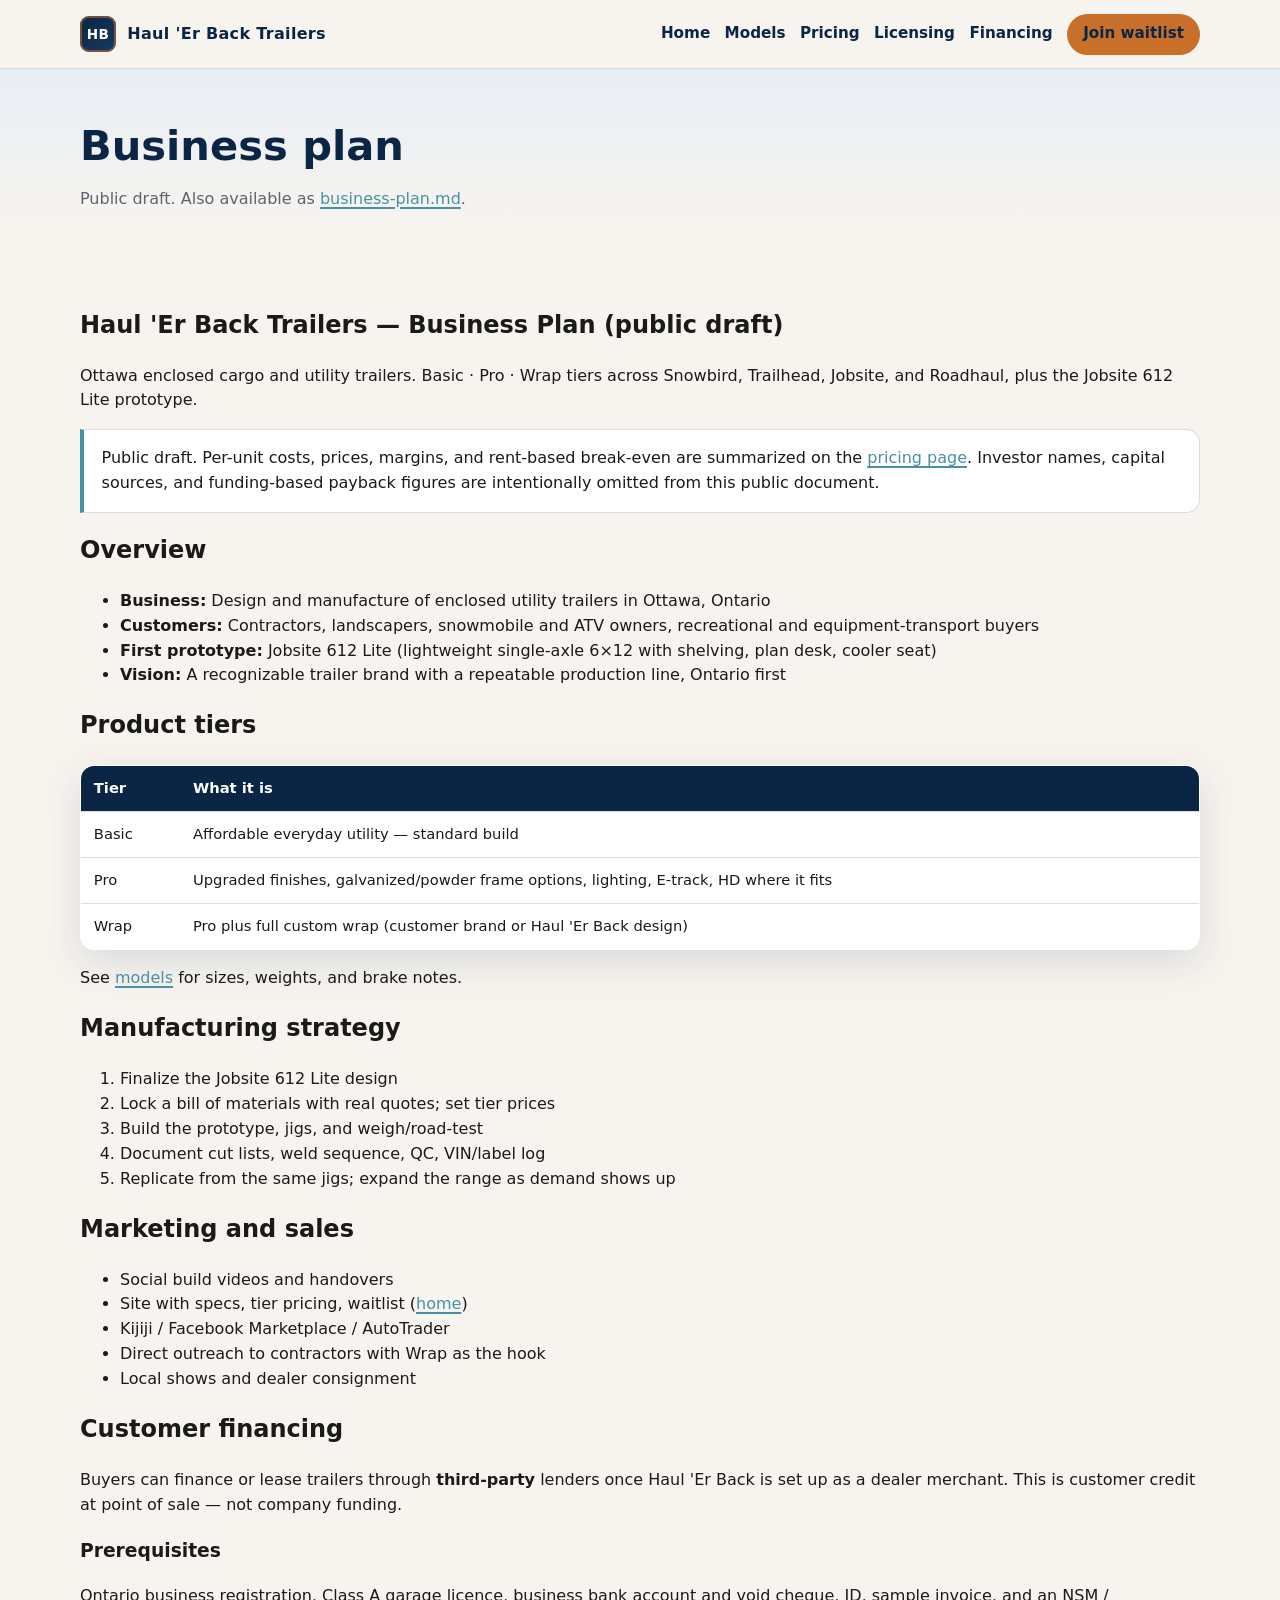
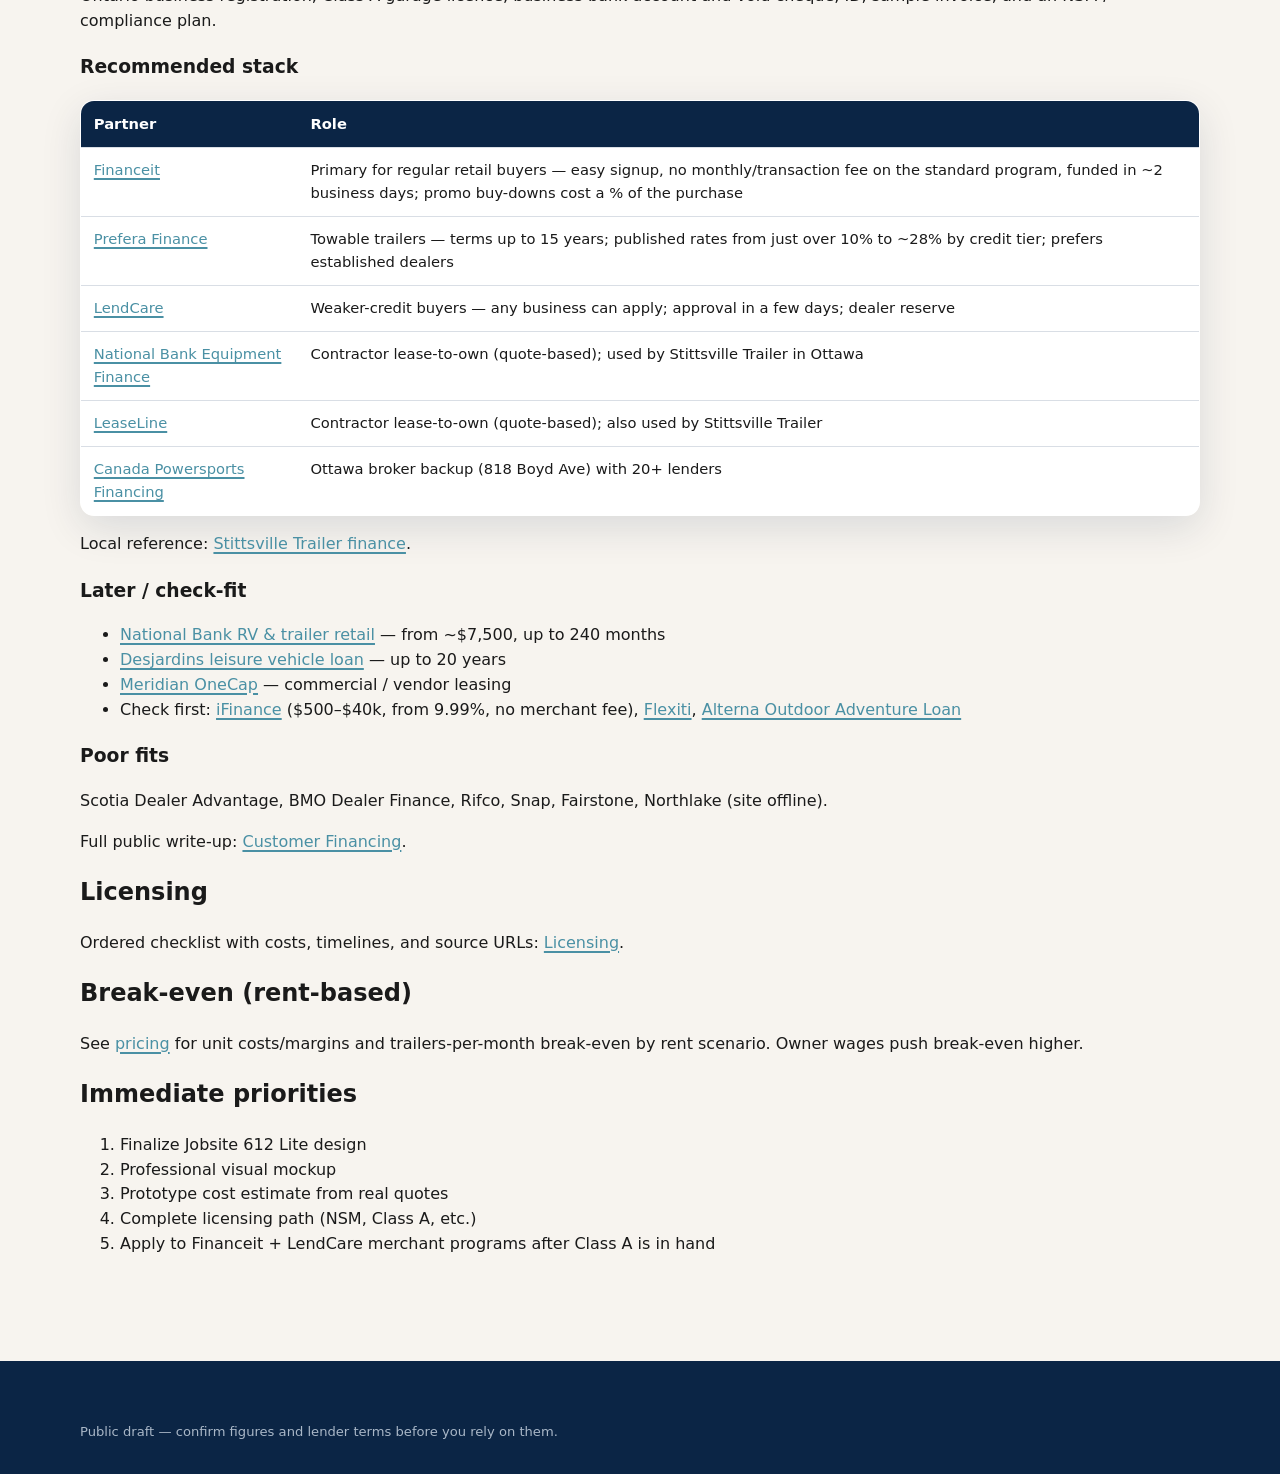
==== business-plan.html @ 8f78f71e "Add Customer Financing page and business plan Financing section" ====
<!DOCTYPE html>
<html lang="en"><head>
<meta charset="utf-8"/><meta name="viewport" content="width=device-width,initial-scale=1"/>
<title>Business Plan · Haul 'Er Back Trailers</title>
<meta name="description" content="Public draft business plan for Haul 'Er Back Trailers including customer financing stack."/>
<link rel="stylesheet" href="css/site.css"/>
</head><body>
<a class="skip" href="#main">Skip to content</a>
<header class="site-header"><div class="wrap nav">
<a class="brand" href="index.html"><span class="brand-mark">HB</span><span>Haul 'Er Back Trailers</span></a>
<nav class="nav-links" aria-label="Primary">
<a href="index.html">Home</a>
<a class="hide-sm" href="models.html">Models</a>
<a class="hide-sm" href="pricing.html">Pricing</a>
<a href="licensing.html">Licensing</a>
<a href="financing.html">Financing</a>
<a class="btn btn-primary btn-sm" href="index.html#waitlist">Join waitlist</a>
</nav></div></header>
<main id="main"><div class="page-hero"><div class="wrap"><h1>Business plan</h1><p>Public draft. Also available as <a href="business-plan.md">business-plan.md</a>.</p></div></div>
<section><div class="wrap"><h1>Haul &#x27;Er Back Trailers — Business Plan (public draft)</h1>
<p>Ottawa enclosed cargo and utility trailers. Basic · Pro · Wrap tiers across Snowbird, Trailhead, Jobsite, and Roadhaul, plus the Jobsite 612 Lite prototype.</p>
<div class="callout info">Public draft. Per-unit costs, prices, margins, and rent-based break-even are summarized on the <a href="pricing.html">pricing page</a>. Investor names, capital sources, and funding-based payback figures are intentionally omitted from this public document.</div>
<h2 class="mt">Overview</h2>
<ul><li><strong>Business:</strong> Design and manufacture of enclosed utility trailers in Ottawa, Ontario</li><li><strong>Customers:</strong> Contractors, landscapers, snowmobile and ATV owners, recreational and equipment-transport buyers</li><li><strong>First prototype:</strong> Jobsite 612 Lite (lightweight single-axle 6×12 with shelving, plan desk, cooler seat)</li><li><strong>Vision:</strong> A recognizable trailer brand with a repeatable production line, Ontario first</li></ul>
<h2 class="mt">Product tiers</h2>
<div class="table-wrap mt"><table><thead><tr><th>Tier</th><th>What it is</th></tr></thead><tbody><tr><td>Basic</td><td>Affordable everyday utility — standard build</td></tr><tr><td>Pro</td><td>Upgraded finishes, galvanized/powder frame options, lighting, E-track, HD where it fits</td></tr><tr><td>Wrap</td><td>Pro plus full custom wrap (customer brand or Haul &#x27;Er Back design)</td></tr></tbody></table></div>
<p>See <a href="models.html">models</a> for sizes, weights, and brake notes.</p>
<h2 class="mt">Manufacturing strategy</h2>
<ol><li>Finalize the Jobsite 612 Lite design</li><li>Lock a bill of materials with real quotes; set tier prices</li><li>Build the prototype, jigs, and weigh/road-test</li><li>Document cut lists, weld sequence, QC, VIN/label log</li><li>Replicate from the same jigs; expand the range as demand shows up</li></ol>
<h2 class="mt">Marketing and sales</h2>
<ul><li>Social build videos and handovers</li><li>Site with specs, tier pricing, waitlist (<a href="index.html">home</a>)</li><li>Kijiji / Facebook Marketplace / AutoTrader</li><li>Direct outreach to contractors with Wrap as the hook</li><li>Local shows and dealer consignment</li></ul>
<h2 class="mt">Customer financing</h2>
<p>Buyers can finance or lease trailers through <strong>third-party</strong> lenders once Haul &#x27;Er Back is set up as a dealer merchant. This is customer credit at point of sale — not company funding.</p>
<h3>Prerequisites</h3>
<p>Ontario business registration, Class A garage licence, business bank account and void cheque, ID, sample invoice, and an NSM / compliance plan.</p>
<h3>Recommended stack</h3>
<div class="table-wrap mt"><table><thead><tr><th>Partner</th><th>Role</th></tr></thead><tbody><tr><td><a href="https://www.financeit.io/frequently-asked-questions/">Financeit</a></td><td>Primary for regular retail buyers — easy signup, no monthly/transaction fee on the standard program, funded in ~2 business days; promo buy-downs cost a % of the purchase</td></tr><tr><td><a href="https://preferafinance.com/dealers/">Prefera Finance</a></td><td>Towable trailers — terms up to 15 years; published rates from just over 10% to ~28% by credit tier; prefers established dealers</td></tr><tr><td><a href="https://www.lendcare.ca/en/businesses/recreational-vehicle-financing">LendCare</a></td><td>Weaker-credit buyers — any business can apply; approval in a few days; dealer reserve</td></tr><tr><td><a href="https://www.nbc.ca/en/business/financing/equipment-finance/dealers.html">National Bank Equipment Finance</a></td><td>Contractor lease-to-own (quote-based); used by Stittsville Trailer in Ottawa</td></tr><tr><td><a href="https://leaseline.com/why-lease/">LeaseLine</a></td><td>Contractor lease-to-own (quote-based); also used by Stittsville Trailer</td></tr><tr><td><a href="https://www.canadapowersportsfinancing.com/">Canada Powersports Financing</a></td><td>Ottawa broker backup (818 Boyd Ave) with 20+ lenders</td></tr></tbody></table></div>
<p>Local reference: <a href="https://www.stittsvilletrailer.com/finance/">Stittsville Trailer finance</a>.</p>
<h3>Later / check-fit</h3>
<ul><li><a href="https://www.nbc.ca/en/business/my-business/manufacturing/retail-industry.html">National Bank RV &amp; trailer retail</a> — from ~$7,500, up to 240 months</li><li><a href="https://www.desjardins.com/en/loans-credit/auto-other-vehicle-financing/recreational-vehicle-loan.html">Desjardins leisure vehicle loan</a> — up to 20 years</li><li><a href="https://www.meridianonecap.ca/leasing-financing">Meridian OneCap</a> — commercial / vendor leasing</li><li>Check first: <a href="https://ifinancecanada.com/offer-financing/">iFinance</a> ($500–$40k, from 9.99%, no merchant fee), <a href="https://www.flexiti.com/for-partners">Flexiti</a>, <a href="https://www.alterna.ca/en/personal/borrowing/loans">Alterna Outdoor Adventure Loan</a></li></ul>
<h3>Poor fits</h3>
<p>Scotia Dealer Advantage, BMO Dealer Finance, Rifco, Snap, Fairstone, Northlake (site offline).</p>
<p>Full public write-up: <a href="financing.html">Customer Financing</a>.</p>
<h2 class="mt">Licensing</h2>
<p>Ordered checklist with costs, timelines, and source URLs: <a href="licensing.html">Licensing</a>.</p>
<h2 class="mt">Break-even (rent-based)</h2>
<p>See <a href="pricing.html">pricing</a> for unit costs/margins and trailers-per-month break-even by rent scenario. Owner wages push break-even higher.</p>
<h2 class="mt">Immediate priorities</h2>
<ol><li>Finalize Jobsite 612 Lite design</li><li>Professional visual mockup</li><li>Prototype cost estimate from real quotes</li><li>Complete licensing path (NSM, Class A, etc.)</li><li>Apply to Financeit + LendCare merchant programs after Class A is in hand</li></ol></div></section></main>
<footer class="footer"><div class="wrap fine">Public draft — confirm figures and lender terms before you rely on them.</div></footer>
</body></html>
---- css/site.css ----
:root{
  --navy:#0B2545;--navy-2:#163A5F;--copper:#C8702A;--copper-2:#A85A1F;--teal:#4A90A4;
  --cream:#F7F4EF;--ink:#1A1A1A;--muted:#5B6570;--line:#D9DEE5;--white:#fff;
  --ok:#1F7A4D;--warn:#9A6B00;--shadow:0 12px 40px rgba(11,37,69,.12);--radius:14px;--max:1120px;
  --font:ui-sans-serif,system-ui,-apple-system,"Segoe UI",Roboto,Helvetica,Arial,sans-serif;
}
*{box-sizing:border-box}html{scroll-behavior:smooth}
body{margin:0;font-family:var(--font);color:var(--ink);background:var(--cream);line-height:1.55}
img{max-width:100%;display:block;height:auto}
a{color:var(--teal);text-decoration-thickness:1.5px;text-underline-offset:3px}a:hover{color:var(--copper)}
.wrap{width:min(100% - 2rem,var(--max));margin-inline:auto}
.skip{position:absolute;left:-999px}.skip:focus{left:1rem;top:1rem;z-index:99;background:#fff;padding:.5rem 1rem}
.site-header{position:sticky;top:0;z-index:50;background:rgba(247,244,239,.92);backdrop-filter:blur(10px);border-bottom:1px solid var(--line)}
.nav{display:flex;align-items:center;justify-content:space-between;gap:1rem;padding:.85rem 0}
.brand{display:flex;align-items:center;gap:.7rem;color:var(--navy);text-decoration:none;font-weight:800;letter-spacing:.02em}
.brand-mark{width:36px;height:36px;border-radius:9px;background:linear-gradient(145deg,var(--navy),var(--navy-2));display:grid;place-items:center;color:#fff;font-size:.85rem;box-shadow:inset 0 0 0 2px rgba(200,112,42,.55)}
.nav-links{display:flex;flex-wrap:wrap;gap:.35rem .9rem;align-items:center;justify-content:flex-end}
.nav-links a{color:var(--navy);text-decoration:none;font-weight:600;font-size:.95rem}
.nav-links a:hover,.nav-links a[aria-current="page"]{color:var(--copper)}
.btn{display:inline-flex;align-items:center;justify-content:center;gap:.4rem;border:0;border-radius:999px;padding:.8rem 1.25rem;font-weight:700;cursor:pointer;text-decoration:none;transition:.15s ease}
.btn-primary{background:var(--copper);color:#fff}.btn-primary:hover{background:var(--copper-2);color:#fff}
.btn-ghost{background:transparent;color:var(--navy);border:1.5px solid var(--navy)}.btn-ghost:hover{background:var(--navy);color:#fff}
.btn-sm{padding:.55rem 1rem;font-size:.9rem}
.hero{position:relative;color:#fff;background:var(--navy);overflow:hidden}
.hero-media{position:absolute;inset:0}.hero-media img{width:100%;height:100%;object-fit:cover;opacity:.45}
.hero-media::after{content:"";position:absolute;inset:0;background:linear-gradient(100deg,rgba(11,37,69,.92) 18%,rgba(11,37,69,.55) 62%,rgba(11,37,69,.35))}
.hero-content{position:relative;padding:5.5rem 0 4.5rem}
.eyebrow{display:inline-block;font-size:.8rem;font-weight:700;letter-spacing:.12em;text-transform:uppercase;color:#F0C9A4;margin-bottom:.8rem}
.hero h1{font-size:clamp(2.1rem,5vw,3.4rem);line-height:1.08;margin:0 0 1rem;max-width:14ch}
.hero p.lead{font-size:1.15rem;max-width:42ch;color:#E8EEF5;margin:0 0 1.6rem}
.hero-cta{display:flex;flex-wrap:wrap;gap:.75rem}
section{padding:3.5rem 0}
.section-head{margin-bottom:1.6rem}
.section-head h2{margin:0 0 .4rem;font-size:clamp(1.6rem,3vw,2.2rem);color:var(--navy)}
.section-head p{margin:0;color:var(--muted);max-width:60ch}
.grid{display:grid;gap:1.1rem}
.grid-2{grid-template-columns:repeat(2,minmax(0,1fr))}
.grid-3{grid-template-columns:repeat(3,minmax(0,1fr))}
.grid-4{grid-template-columns:repeat(4,minmax(0,1fr))}
@media (max-width:900px){.grid-3,.grid-4{grid-template-columns:repeat(2,minmax(0,1fr))}.grid-2{grid-template-columns:1fr}}
@media (max-width:560px){.grid-3,.grid-4{grid-template-columns:1fr}.nav-links .hide-sm{display:none}}
.card{background:#fff;border:1px solid var(--line);border-radius:var(--radius);overflow:hidden;box-shadow:var(--shadow)}
.card-body{padding:1.15rem 1.2rem 1.35rem}
.card h3{margin:.15rem 0 .4rem;color:var(--navy);font-size:1.15rem}
.card p{margin:0;color:var(--muted);font-size:.95rem}
.card .meta{display:flex;flex-wrap:wrap;gap:.4rem;margin-top:.9rem}
.pill{display:inline-flex;align-items:center;border-radius:999px;padding:.25rem .65rem;font-size:.78rem;font-weight:700;background:#EEF3F7;color:var(--navy)}
.pill.ok{background:#E5F5EC;color:var(--ok)}.pill.warn{background:#FFF4D6;color:var(--warn)}
.card img{aspect-ratio:16/10;object-fit:cover;width:100%}
.panel{background:#fff;border:1px solid var(--line);border-radius:var(--radius);padding:1.25rem;box-shadow:var(--shadow)}
.tiers{display:grid;grid-template-columns:repeat(3,1fr);gap:1rem}
@media (max-width:800px){.tiers{grid-template-columns:1fr}}
.tier{padding:1.3rem;border-radius:var(--radius);border:1px solid var(--line);background:#fff}
.tier.featured{border-color:var(--copper);box-shadow:0 0 0 2px rgba(200,112,42,.18)}
.tier h3{margin:0 0 .35rem;color:var(--navy)}
.tier ul{margin:0;padding-left:1.1rem;color:var(--muted)}
table{width:100%;border-collapse:collapse;font-size:.92rem;background:#fff;border-radius:var(--radius);overflow:hidden;border:1px solid var(--line)}
th,td{padding:.7rem .8rem;border-bottom:1px solid var(--line);text-align:left;vertical-align:top}
th{background:var(--navy);color:#fff;font-weight:700}tr:last-child td{border-bottom:0}
.table-wrap{overflow-x:auto;border-radius:var(--radius);box-shadow:var(--shadow)}
.checklist{list-style:none;margin:0;padding:0;counter-reset:step}
.checklist li{position:relative;background:#fff;border:1px solid var(--line);border-radius:var(--radius);padding:1.1rem 1.1rem 1.1rem 3.4rem;margin-bottom:.8rem;box-shadow:var(--shadow)}
.checklist li::before{counter-increment:step;content:counter(step);position:absolute;left:1rem;top:1.1rem;width:1.7rem;height:1.7rem;border-radius:50%;background:var(--navy);color:#fff;display:grid;place-items:center;font-size:.85rem;font-weight:800}
.checklist h3{margin:0 0 .35rem;color:var(--navy);font-size:1.05rem}
.checklist .facts{display:flex;flex-wrap:wrap;gap:.5rem .9rem;margin:.55rem 0;font-size:.88rem}
.checklist .facts span{color:var(--muted)}.checklist .facts strong{color:var(--navy)}
.checklist .src{font-size:.85rem;margin-top:.35rem}
.callout{border-left:4px solid var(--copper);background:#fff;border-radius:0 var(--radius) var(--radius) 0;padding:1rem 1.1rem;margin:1rem 0;border:1px solid var(--line);border-left-width:4px}
.callout.info{border-left-color:var(--teal)}.callout strong{color:var(--navy)}
.form{display:grid;gap:.85rem}.form-row{display:grid;gap:.85rem;grid-template-columns:1fr 1fr}
@media (max-width:640px){.form-row{grid-template-columns:1fr}}
label{display:grid;gap:.35rem;font-weight:600;color:var(--navy);font-size:.92rem}
input,select,textarea{font:inherit;padding:.7rem .8rem;border:1.5px solid var(--line);border-radius:10px;background:#fff}
input:focus,select:focus,textarea:focus{outline:2px solid rgba(74,144,164,.35);border-color:var(--teal)}
.consent{display:flex;gap:.6rem;align-items:flex-start;font-weight:500;color:var(--muted);font-size:.9rem}
.consent input{margin-top:.25rem}
.faq details{background:#fff;border:1px solid var(--line);border-radius:12px;padding:.9rem 1rem;margin-bottom:.55rem}
.faq summary{cursor:pointer;font-weight:700;color:var(--navy)}.faq p{margin:.55rem 0 0;color:var(--muted)}
.footer{background:var(--navy);color:#D7E2EE;padding:2.4rem 0 2rem;margin-top:2rem}
.footer a{color:#F0C9A4}.footer-grid{display:grid;gap:1.2rem;grid-template-columns:2fr 1fr 1fr}
@media (max-width:700px){.footer-grid{grid-template-columns:1fr}}
.footer h4{margin:0 0 .5rem;color:#fff}.footer ul{list-style:none;margin:0;padding:0}.footer li{margin:.3rem 0}
.fine{font-size:.82rem;color:#A9B7C7;margin-top:1.4rem}
.page-hero{padding:2.8rem 0 1.2rem;background:linear-gradient(180deg,#E8EEF5,var(--cream))}
.page-hero h1{margin:0 0 .5rem;color:var(--navy);font-size:clamp(1.8rem,3.5vw,2.6rem)}
.page-hero p{margin:0;color:var(--muted);max-width:65ch}
.muted{color:var(--muted)}.center{text-align:center}.mt{margin-top:1.2rem}.mb{margin-bottom:1.2rem}
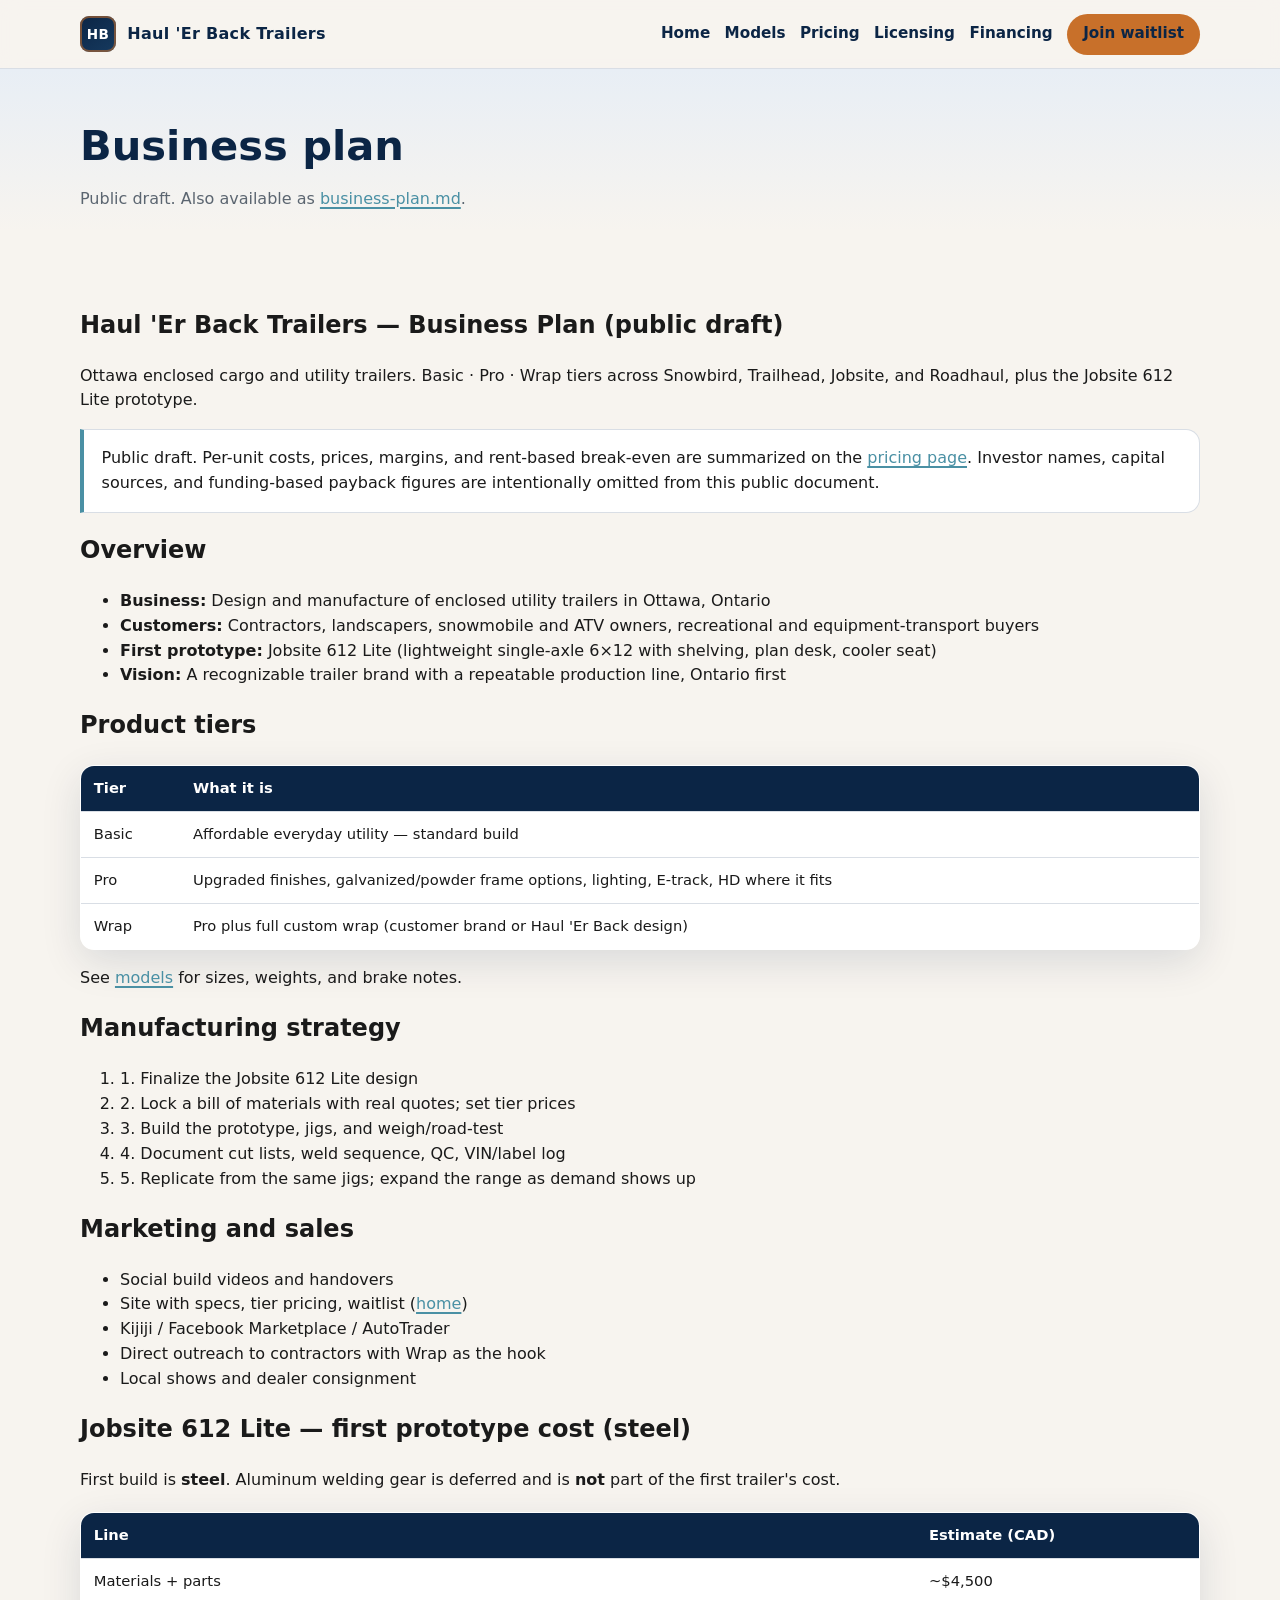
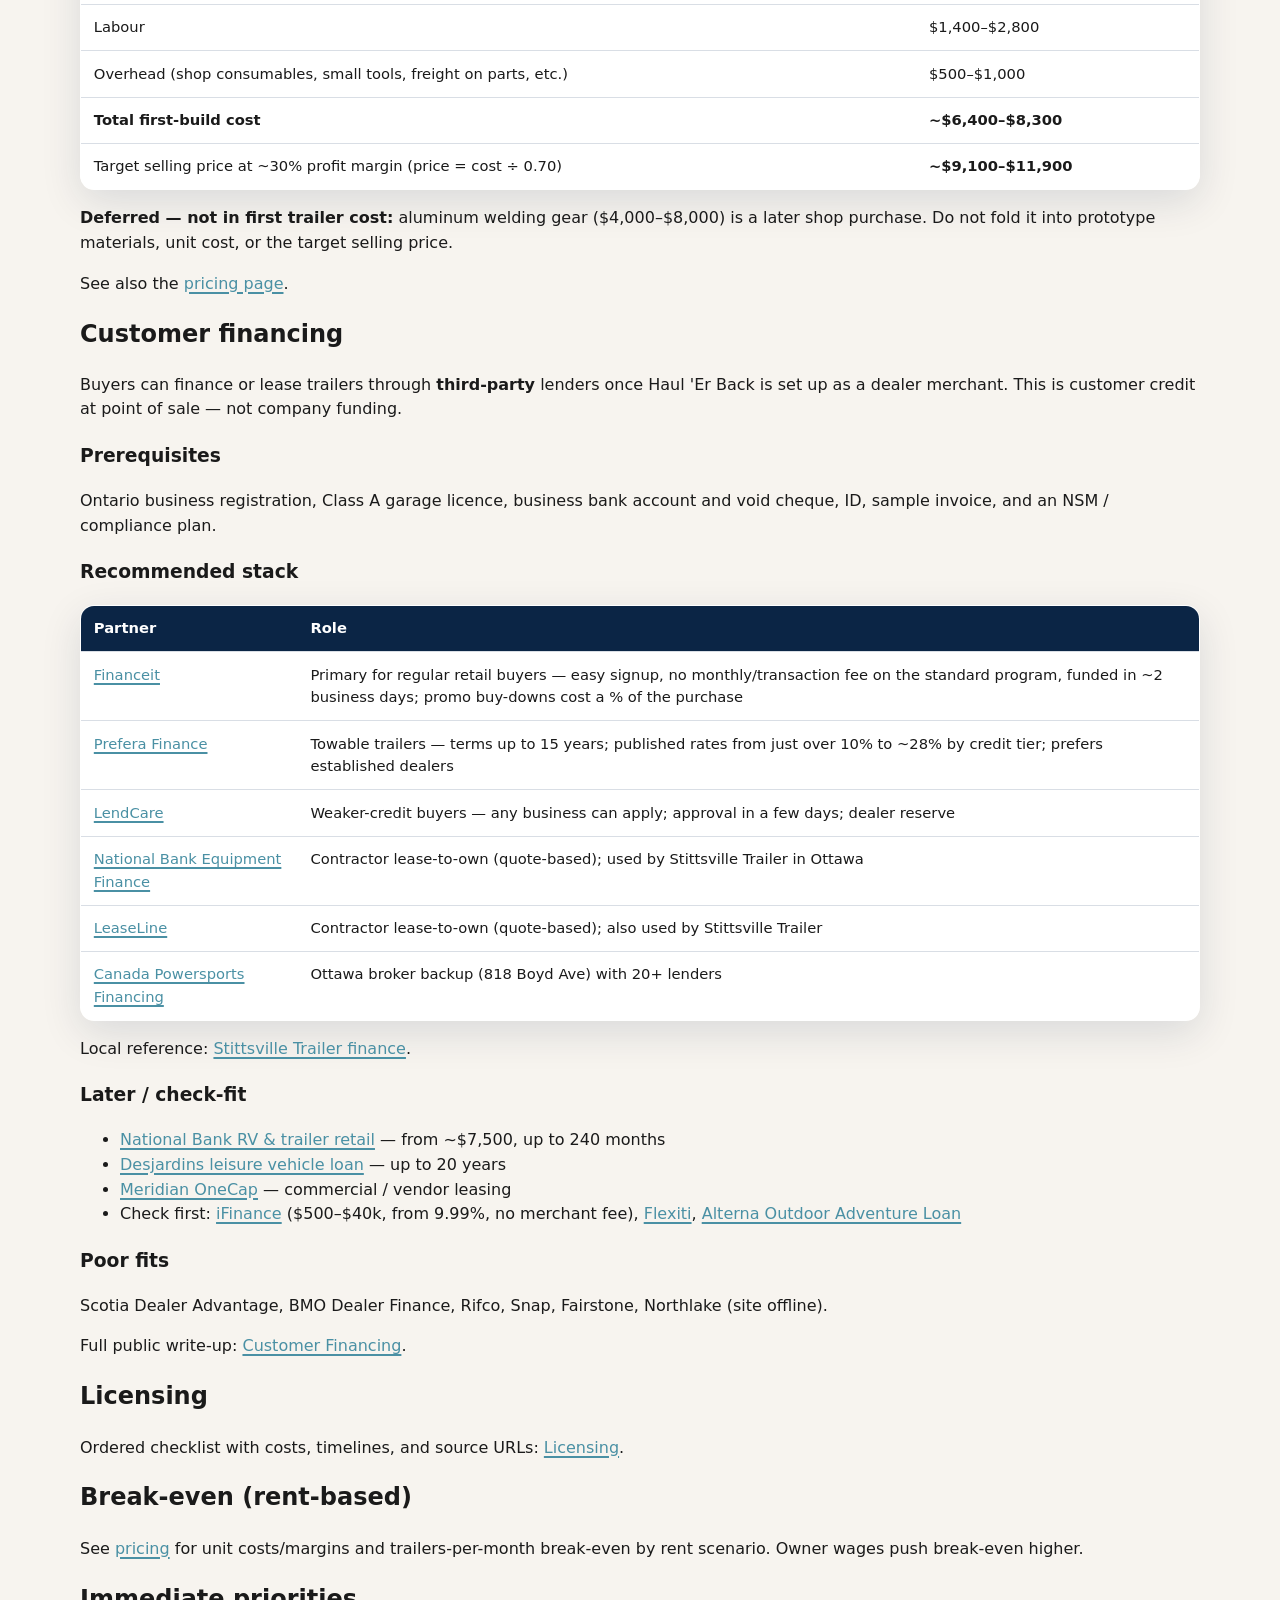
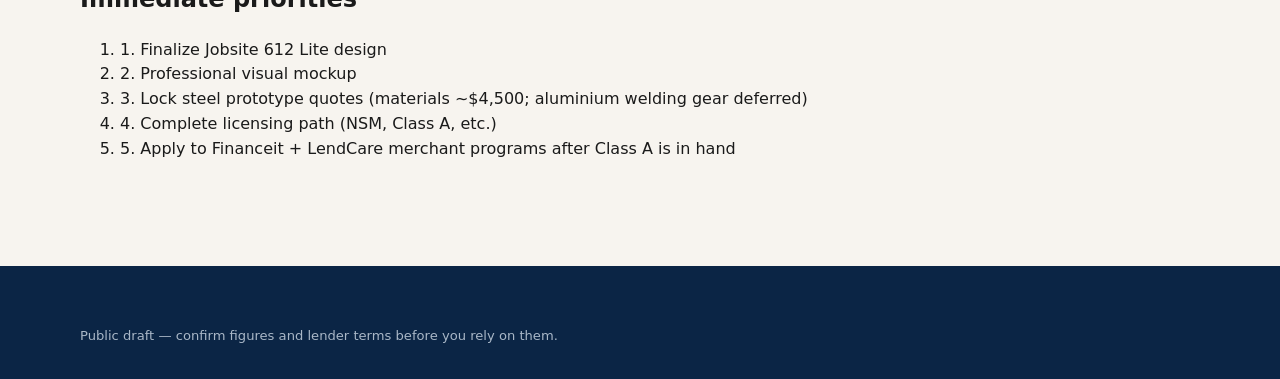
==== commit 3744de1c: "Update Jobsite 612 Lite steel prototype costs; retarget project site to github.io" ====
--- a/business-plan.html
+++ b/business-plan.html
@@ -2,7 +2,7 @@
 <html lang="en"><head>
 <meta charset="utf-8"/><meta name="viewport" content="width=device-width,initial-scale=1"/>
 <title>Business Plan · Haul 'Er Back Trailers</title>
-<meta name="description" content="Public draft business plan for Haul 'Er Back Trailers including customer financing stack."/>
+<meta name="description" content="Public draft business plan for Haul 'Er Back Trailers including customer financing stack and Jobsite 612 Lite steel prototype costs."/>
 <link rel="stylesheet" href="css/site.css"/>
 </head><body>
 <a class="skip" href="#main">Skip to content</a>
@@ -26,9 +26,14 @@
 <div class="table-wrap mt"><table><thead><tr><th>Tier</th><th>What it is</th></tr></thead><tbody><tr><td>Basic</td><td>Affordable everyday utility — standard build</td></tr><tr><td>Pro</td><td>Upgraded finishes, galvanized/powder frame options, lighting, E-track, HD where it fits</td></tr><tr><td>Wrap</td><td>Pro plus full custom wrap (customer brand or Haul &#x27;Er Back design)</td></tr></tbody></table></div>
 <p>See <a href="models.html">models</a> for sizes, weights, and brake notes.</p>
 <h2 class="mt">Manufacturing strategy</h2>
-<ol><li>Finalize the Jobsite 612 Lite design</li><li>Lock a bill of materials with real quotes; set tier prices</li><li>Build the prototype, jigs, and weigh/road-test</li><li>Document cut lists, weld sequence, QC, VIN/label log</li><li>Replicate from the same jigs; expand the range as demand shows up</li></ol>
+<ol><li>1. Finalize the Jobsite 612 Lite design</li><li>2. Lock a bill of materials with real quotes; set tier prices</li><li>3. Build the prototype, jigs, and weigh/road-test</li><li>4. Document cut lists, weld sequence, QC, VIN/label log</li><li>5. Replicate from the same jigs; expand the range as demand shows up</li></ol>
 <h2 class="mt">Marketing and sales</h2>
 <ul><li>Social build videos and handovers</li><li>Site with specs, tier pricing, waitlist (<a href="index.html">home</a>)</li><li>Kijiji / Facebook Marketplace / AutoTrader</li><li>Direct outreach to contractors with Wrap as the hook</li><li>Local shows and dealer consignment</li></ul>
+<h2 class="mt">Jobsite 612 Lite — first prototype cost (steel)</h2>
+<p>First build is <strong>steel</strong>. Aluminum welding gear is deferred and is <strong>not</strong> part of the first trailer&#x27;s cost.</p>
+<div class="table-wrap mt"><table><thead><tr><th>Line</th><th>Estimate (CAD)</th></tr></thead><tbody><tr><td>Materials + parts</td><td>~$4,500</td></tr><tr><td>Labour</td><td>$1,400–$2,800</td></tr><tr><td>Overhead (shop consumables, small tools, freight on parts, etc.)</td><td>$500–$1,000</td></tr><tr><td><strong>Total first-build cost</strong></td><td><strong>~$6,400–$8,300</strong></td></tr><tr><td>Target selling price at ~30% profit margin (price = cost ÷ 0.70)</td><td><strong>~$9,100–$11,900</strong></td></tr></tbody></table></div>
+<p><strong>Deferred — not in first trailer cost:</strong> aluminum welding gear ($4,000–$8,000) is a later shop purchase. Do not fold it into prototype materials, unit cost, or the target selling price.</p>
+<p>See also the <a href="pricing.html">pricing page</a>.</p>
 <h2 class="mt">Customer financing</h2>
 <p>Buyers can finance or lease trailers through <strong>third-party</strong> lenders once Haul &#x27;Er Back is set up as a dealer merchant. This is customer credit at point of sale — not company funding.</p>
 <h3>Prerequisites</h3>
@@ -46,6 +51,6 @@
 <h2 class="mt">Break-even (rent-based)</h2>
 <p>See <a href="pricing.html">pricing</a> for unit costs/margins and trailers-per-month break-even by rent scenario. Owner wages push break-even higher.</p>
 <h2 class="mt">Immediate priorities</h2>
-<ol><li>Finalize Jobsite 612 Lite design</li><li>Professional visual mockup</li><li>Prototype cost estimate from real quotes</li><li>Complete licensing path (NSM, Class A, etc.)</li><li>Apply to Financeit + LendCare merchant programs after Class A is in hand</li></ol></div></section></main>
+<ol><li>1. Finalize Jobsite 612 Lite design</li><li>2. Professional visual mockup</li><li>3. Lock steel prototype quotes (materials ~$4,500; aluminium welding gear deferred)</li><li>4. Complete licensing path (NSM, Class A, etc.)</li><li>5. Apply to Financeit + LendCare merchant programs after Class A is in hand</li></ol></div></section></main>
 <footer class="footer"><div class="wrap fine">Public draft — confirm figures and lender terms before you rely on them.</div></footer>
 </body></html>
